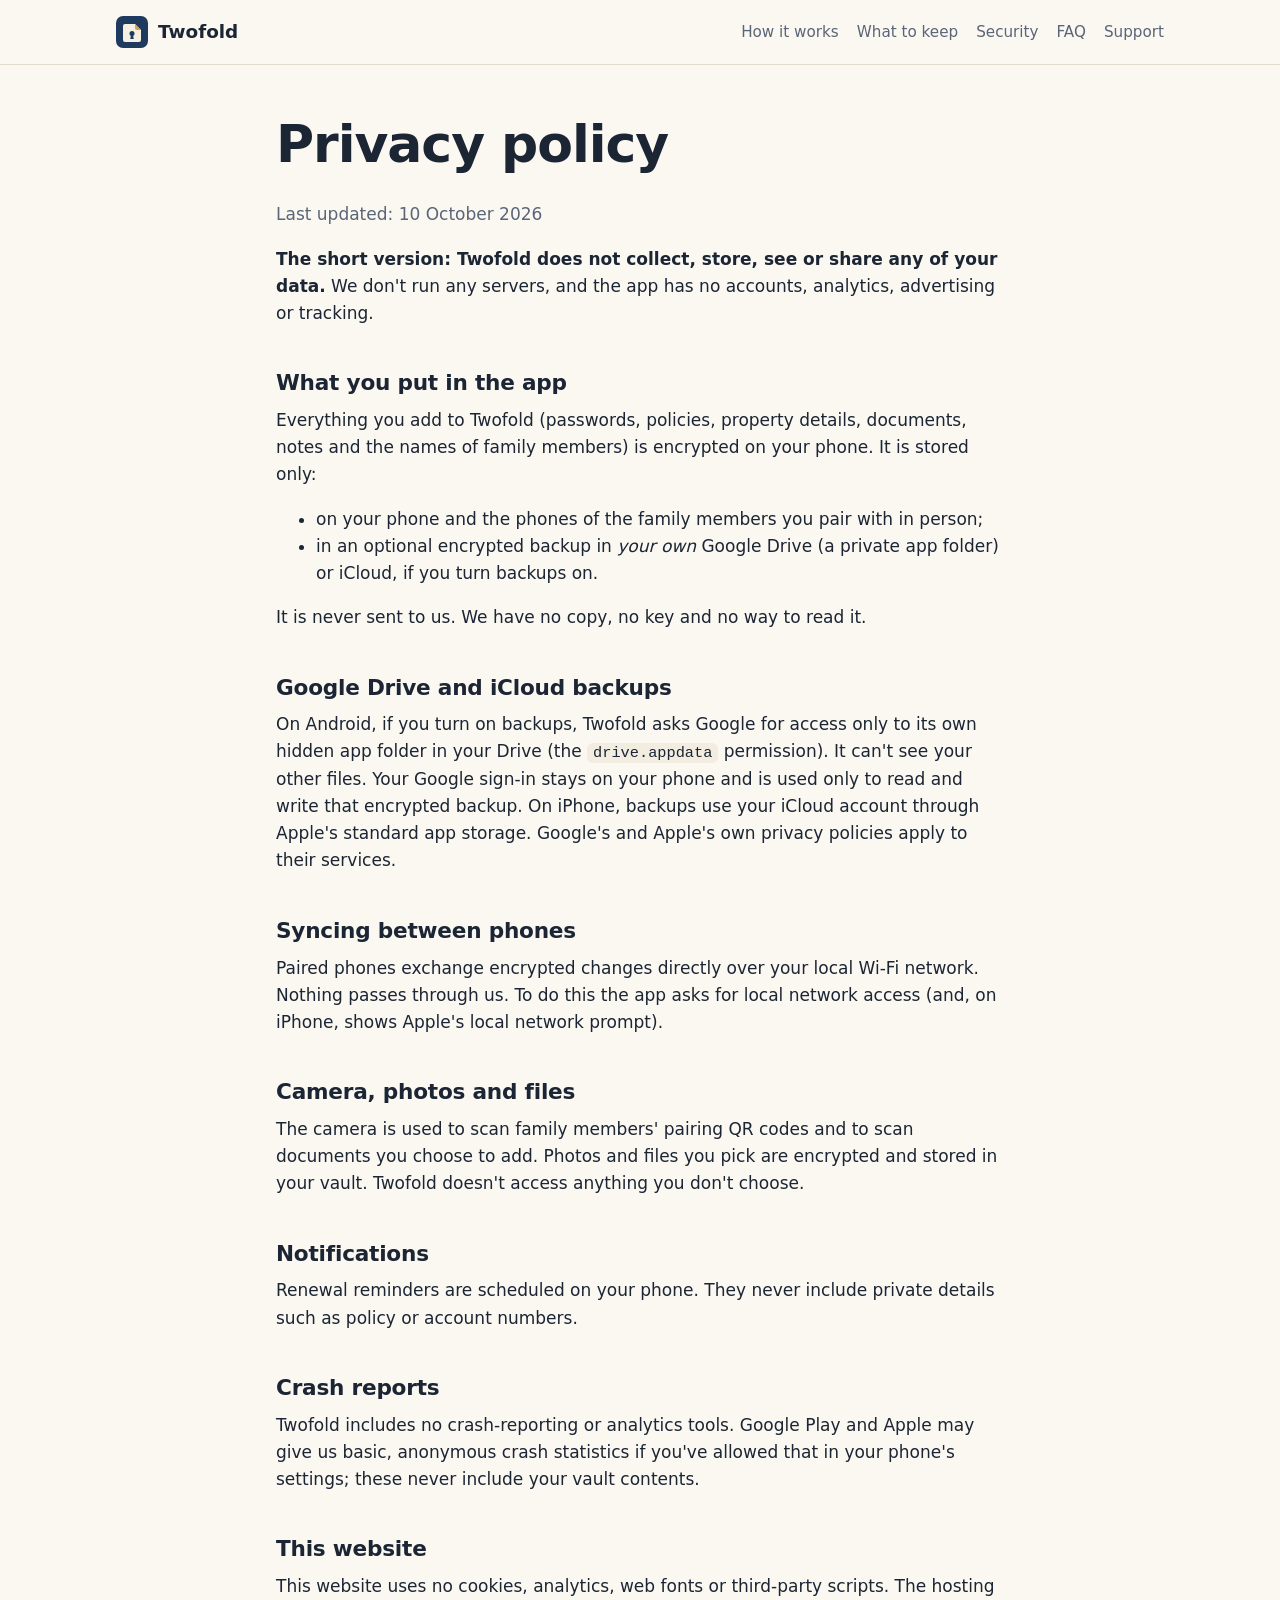
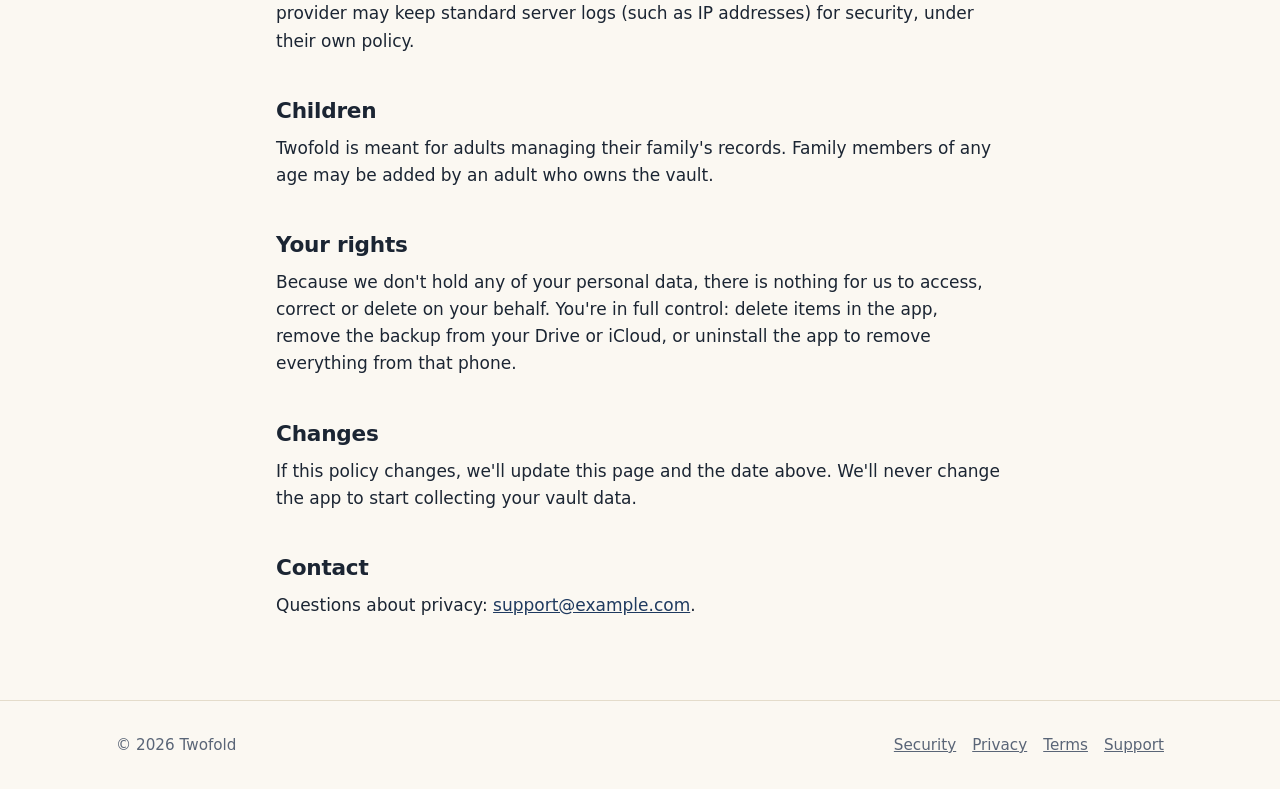
==== website/privacy.html @ b387025e "Add the website and the app with its crypto core The website (home, security, privacy, terms, suppor" ====
<!doctype html>
<html lang="en">
<head>
  <meta charset="utf-8">
  <meta name="viewport" content="width=device-width, initial-scale=1">
  <title>Twofold Privacy</title>
  <meta name="description" content="Twofold collects no data. Your vault stays encrypted on your phones and your own cloud backup.">
  <meta name="theme-color" content="#1f3a5f">
  <link rel="icon" href="assets/logo.svg" type="image/svg+xml">
  <link rel="stylesheet" href="style.css">
</head>
<body>
  <header class="site-header">
    <div class="wrap">
      <a class="brand" href="./"><img src="assets/logo.svg" alt="">Twofold</a>
      <nav class="nav" aria-label="Main">
        <a href="./#how">How it works</a>
        <a href="./#keep">What to keep</a>
        <a href="security.html">Security</a>
        <a href="./#faq">FAQ</a>
        <a href="support.html">Support</a>
      </nav>
    </div>
  </header>

  <main class="page">
    <div class="wrap">
      <h1>Privacy policy</h1>
      <p class="updated">Last updated: 10 October 2026</p>

      <p><strong>The short version: Twofold does not collect, store, see or share any of your data.</strong> We don't run any servers, and the app has no accounts, analytics, advertising or tracking.</p>

      <h2>What you put in the app</h2>
      <p>Everything you add to Twofold (passwords, policies, property details, documents, notes and the names of family members) is encrypted on your phone. It is stored only:</p>
      <ul>
        <li>on your phone and the phones of the family members you pair with in person;</li>
        <li>in an optional encrypted backup in <em>your own</em> Google Drive (a private app folder) or iCloud, if you turn backups on.</li>
      </ul>
      <p>It is never sent to us. We have no copy, no key and no way to read it.</p>

      <h2>Google Drive and iCloud backups</h2>
      <p>On Android, if you turn on backups, Twofold asks Google for access only to its own hidden app folder in your Drive (the <code>drive.appdata</code> permission). It can't see your other files. Your Google sign-in stays on your phone and is used only to read and write that encrypted backup. On iPhone, backups use your iCloud account through Apple's standard app storage. Google's and Apple's own privacy policies apply to their services.</p>

      <h2>Syncing between phones</h2>
      <p>Paired phones exchange encrypted changes directly over your local Wi-Fi network. Nothing passes through us. To do this the app asks for local network access (and, on iPhone, shows Apple's local network prompt).</p>

      <h2>Camera, photos and files</h2>
      <p>The camera is used to scan family members' pairing QR codes and to scan documents you choose to add. Photos and files you pick are encrypted and stored in your vault. Twofold doesn't access anything you don't choose.</p>

      <h2>Notifications</h2>
      <p>Renewal reminders are scheduled on your phone. They never include private details such as policy or account numbers.</p>

      <h2>Crash reports</h2>
      <p>Twofold includes no crash-reporting or analytics tools. Google Play and Apple may give us basic, anonymous crash statistics if you've allowed that in your phone's settings; these never include your vault contents.</p>

      <h2>This website</h2>
      <p>This website uses no cookies, analytics, web fonts or third-party scripts. The hosting provider may keep standard server logs (such as IP addresses) for security, under their own policy.</p>

      <h2>Children</h2>
      <p>Twofold is meant for adults managing their family's records. Family members of any age may be added by an adult who owns the vault.</p>

      <h2>Your rights</h2>
      <p>Because we don't hold any of your personal data, there is nothing for us to access, correct or delete on your behalf. You're in full control: delete items in the app, remove the backup from your Drive or iCloud, or uninstall the app to remove everything from that phone.</p>

      <h2>Changes</h2>
      <p>If this policy changes, we'll update this page and the date above. We'll never change the app to start collecting your vault data.</p>

      <h2>Contact</h2>
      <p>Questions about privacy: <a href="mailto:support@example.com">support@example.com</a>.</p>
    </div>
  </main>

  <footer class="site-footer">
    <div class="wrap">
      <span>© 2026 Twofold</span>
      <nav aria-label="Footer">
        <a href="security.html">Security</a>
        <a href="privacy.html">Privacy</a>
        <a href="terms.html">Terms</a>
        <a href="support.html">Support</a>
      </nav>
    </div>
  </footer>
</body>
</html>
---- website/style.css ----
/* Twofold website. No web fonts, no trackers, no third-party requests. */

:root {
  --bg: #fbf8f2;
  --surface: #ffffff;
  --surface-2: #f3ede1;
  --text: #1b2533;
  --muted: #5a6577;
  --brand: #1f3a5f;
  --brand-text: #ffffff;
  --accent: #b5801f;
  --border: #e4dccb;
  --ok: #2f7a4f;
  --radius: 14px;
  --max: 1080px;
  color-scheme: light;
}

@media (prefers-color-scheme: dark) {
  :root:not([data-theme="light"]) {
    --bg: #0f1620;
    --surface: #16202d;
    --surface-2: #1c2836;
    --text: #e8ecf2;
    --muted: #a3aebd;
    --brand: #8fb3e0;
    --brand-text: #0f1620;
    --accent: #e0b25a;
    --border: #2a3747;
    --ok: #6cc196;
    color-scheme: dark;
  }
}

:root[data-theme="dark"] {
  --bg: #0f1620;
  --surface: #16202d;
  --surface-2: #1c2836;
  --text: #e8ecf2;
  --muted: #a3aebd;
  --brand: #8fb3e0;
  --brand-text: #0f1620;
  --accent: #e0b25a;
  --border: #2a3747;
  --ok: #6cc196;
  color-scheme: dark;
}

*,
*::before,
*::after { box-sizing: border-box; }

html { -webkit-text-size-adjust: 100%; }

body {
  margin: 0;
  background: var(--bg);
  color: var(--text);
  font: 17px/1.6 system-ui, -apple-system, "Segoe UI", Roboto, "Helvetica Neue", Arial, sans-serif;
}

a { color: var(--brand); }
a:hover { text-decoration-thickness: 2px; }

h1, h2, h3 { line-height: 1.2; margin: 0 0 .5em; }
h1 { font-size: clamp(2rem, 6vw, 3.25rem); letter-spacing: -.02em; }
h2 { font-size: clamp(1.5rem, 4vw, 2.1rem); letter-spacing: -.01em; }
h3 { font-size: 1.15rem; }
p { margin: 0 0 1em; }

.wrap { max-width: var(--max); margin: 0 auto; padding: 0 16px; }

/* Header */
.site-header { border-bottom: 1px solid var(--border); background: var(--bg); }
.site-header .wrap { display: flex; align-items: center; justify-content: space-between; gap: 16px; min-height: 64px; }
.brand { display: flex; align-items: center; gap: 10px; font-weight: 700; font-size: 1.15rem; color: var(--text); text-decoration: none; }
.brand img { width: 32px; height: 32px; }
.nav { display: flex; gap: 18px; flex-wrap: wrap; }
.nav a { color: var(--muted); text-decoration: none; font-size: .95rem; }
.nav a:hover, .nav a[aria-current="page"] { color: var(--text); }

/* Hero */
.hero { padding: 72px 0 56px; }
.hero .wrap { display: grid; grid-template-columns: 1.1fr .9fr; gap: 48px; align-items: center; }
.eyebrow { color: var(--accent); font-weight: 600; text-transform: uppercase; letter-spacing: .08em; font-size: .8rem; margin-bottom: 12px; }
.lead { font-size: 1.2rem; color: var(--muted); max-width: 34em; }
.cta { display: flex; gap: 12px; flex-wrap: wrap; margin-top: 24px; }
.btn { display: inline-flex; align-items: center; gap: 8px; padding: 12px 20px; border-radius: 999px; font-weight: 600; text-decoration: none; border: 1px solid var(--border); color: var(--text); background: var(--surface); }
.btn.primary { background: var(--brand); color: var(--brand-text); border-color: var(--brand); }
.btn .soon { font-size: .75rem; font-weight: 500; opacity: .8; }

/* Phone mock in hero */
.mock { justify-self: center; width: min(300px, 100%); border-radius: 36px; background: var(--surface); border: 1px solid var(--border); box-shadow: 0 24px 60px rgba(15, 22, 32, .14); padding: 22px 16px; display: flex; flex-direction: column; gap: 10px; }
.mock-title { font-weight: 700; font-size: 1.05rem; margin: 6px 4px 4px; }
.mock-card { background: var(--surface-2); border-radius: 12px; padding: 10px 12px; font-size: .85rem; }
.mock-card b { display: block; font-size: .9rem; }
.mock-card span { color: var(--muted); }
.mock-due { border-left: 4px solid var(--accent); }
.mock-grid { display: grid; grid-template-columns: 1fr 1fr; gap: 8px; }
.mock-grid .mock-card { text-align: center; padding: 14px 6px; }

/* Sections */
section { padding: 64px 0; }
section.alt { background: var(--surface-2); }
.section-head { max-width: 40em; margin-bottom: 32px; }
.section-head p { color: var(--muted); }

.grid { display: grid; gap: 20px; }
.grid.three { grid-template-columns: repeat(3, 1fr); }
.grid.two { grid-template-columns: repeat(2, 1fr); }

.card { background: var(--surface); border: 1px solid var(--border); border-radius: var(--radius); padding: 22px; }
.card p { color: var(--muted); margin: 0; }
.step-num { display: inline-grid; place-items: center; width: 32px; height: 32px; border-radius: 50%; background: var(--brand); color: var(--brand-text); font-weight: 700; margin-bottom: 12px; }

.chips { display: flex; flex-wrap: wrap; gap: 10px; }
.chip { background: var(--surface); border: 1px solid var(--border); border-radius: 999px; padding: 8px 14px; font-size: .95rem; }

.promise { border: 2px solid var(--ok); }
.checklist { list-style: none; padding: 0; margin: 0; }
.checklist li { padding: 8px 0 8px 30px; position: relative; border-bottom: 1px solid var(--border); }
.checklist li:last-child { border-bottom: 0; }
.checklist li::before { content: "✓"; position: absolute; left: 4px; color: var(--ok); font-weight: 700; }
.checklist.no li::before { content: "✕"; color: var(--accent); }

/* FAQ */
details { background: var(--surface); border: 1px solid var(--border); border-radius: var(--radius); padding: 16px 20px; margin-bottom: 12px; }
summary { cursor: pointer; font-weight: 600; }
details p { margin: 12px 0 0; color: var(--muted); }

/* Diagram */
.diagram { background: var(--surface); border: 1px solid var(--border); border-radius: var(--radius); padding: 20px; overflow-x: auto; }
.diagram pre { margin: 0; font: 14px/1.5 ui-monospace, SFMono-Regular, Menlo, Consolas, monospace; color: var(--text); }

/* Legal / text pages */
.page { padding: 48px 0 64px; }
.page .wrap { max-width: 760px; }
.page h2 { font-size: 1.35rem; margin-top: 2em; }
.page .updated { color: var(--muted); }
.page code { background: var(--surface-2); padding: 1px 6px; border-radius: 6px; font-size: .9em; }

/* Footer */
.site-footer { border-top: 1px solid var(--border); padding: 32px 0; color: var(--muted); font-size: .95rem; }
.site-footer .wrap { display: flex; justify-content: space-between; gap: 16px; flex-wrap: wrap; }
.site-footer a { color: var(--muted); }
.site-footer nav { display: flex; gap: 16px; flex-wrap: wrap; }

@media (max-width: 820px) {
  .hero { padding: 40px 0; }
  .hero .wrap { grid-template-columns: 1fr; gap: 32px; }
  .grid.three, .grid.two { grid-template-columns: 1fr; }
  section { padding: 48px 0; }
  .site-header .wrap { flex-direction: column; align-items: flex-start; padding-top: 12px; padding-bottom: 12px; gap: 8px; }
}
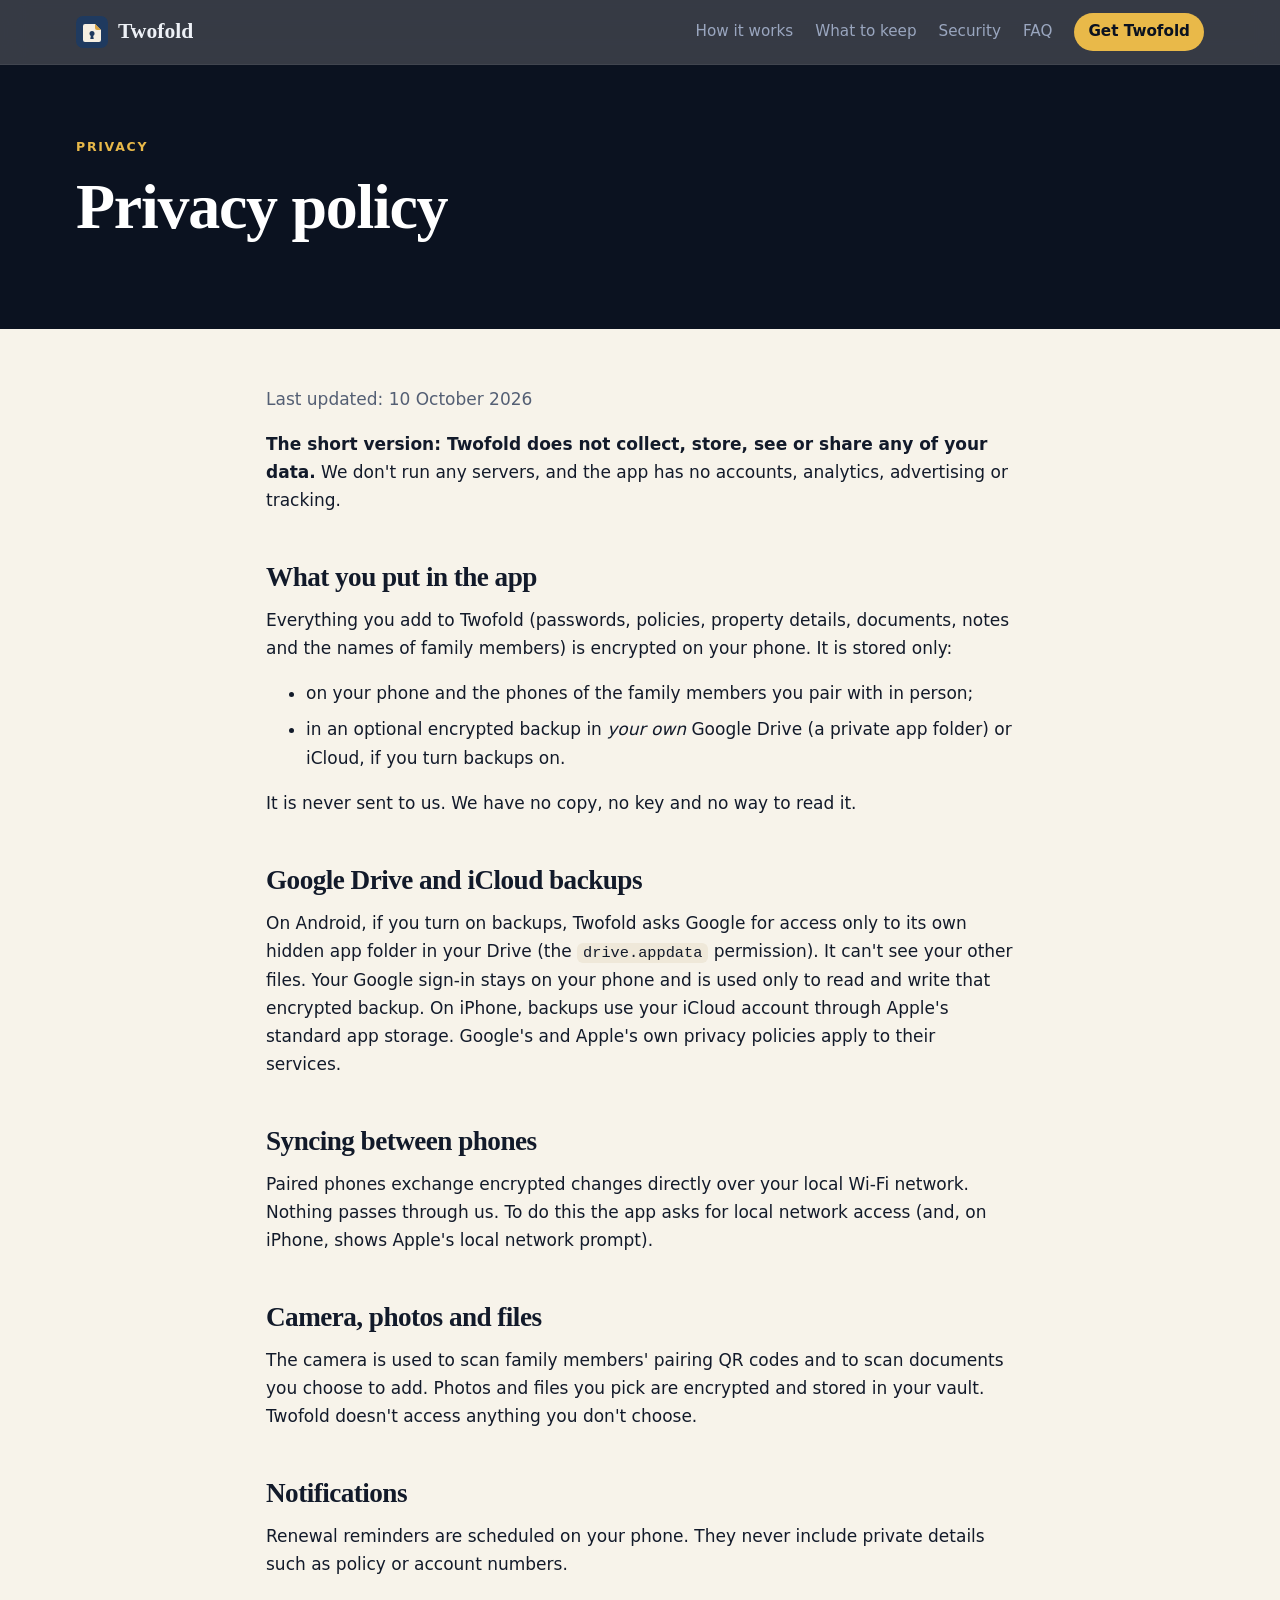
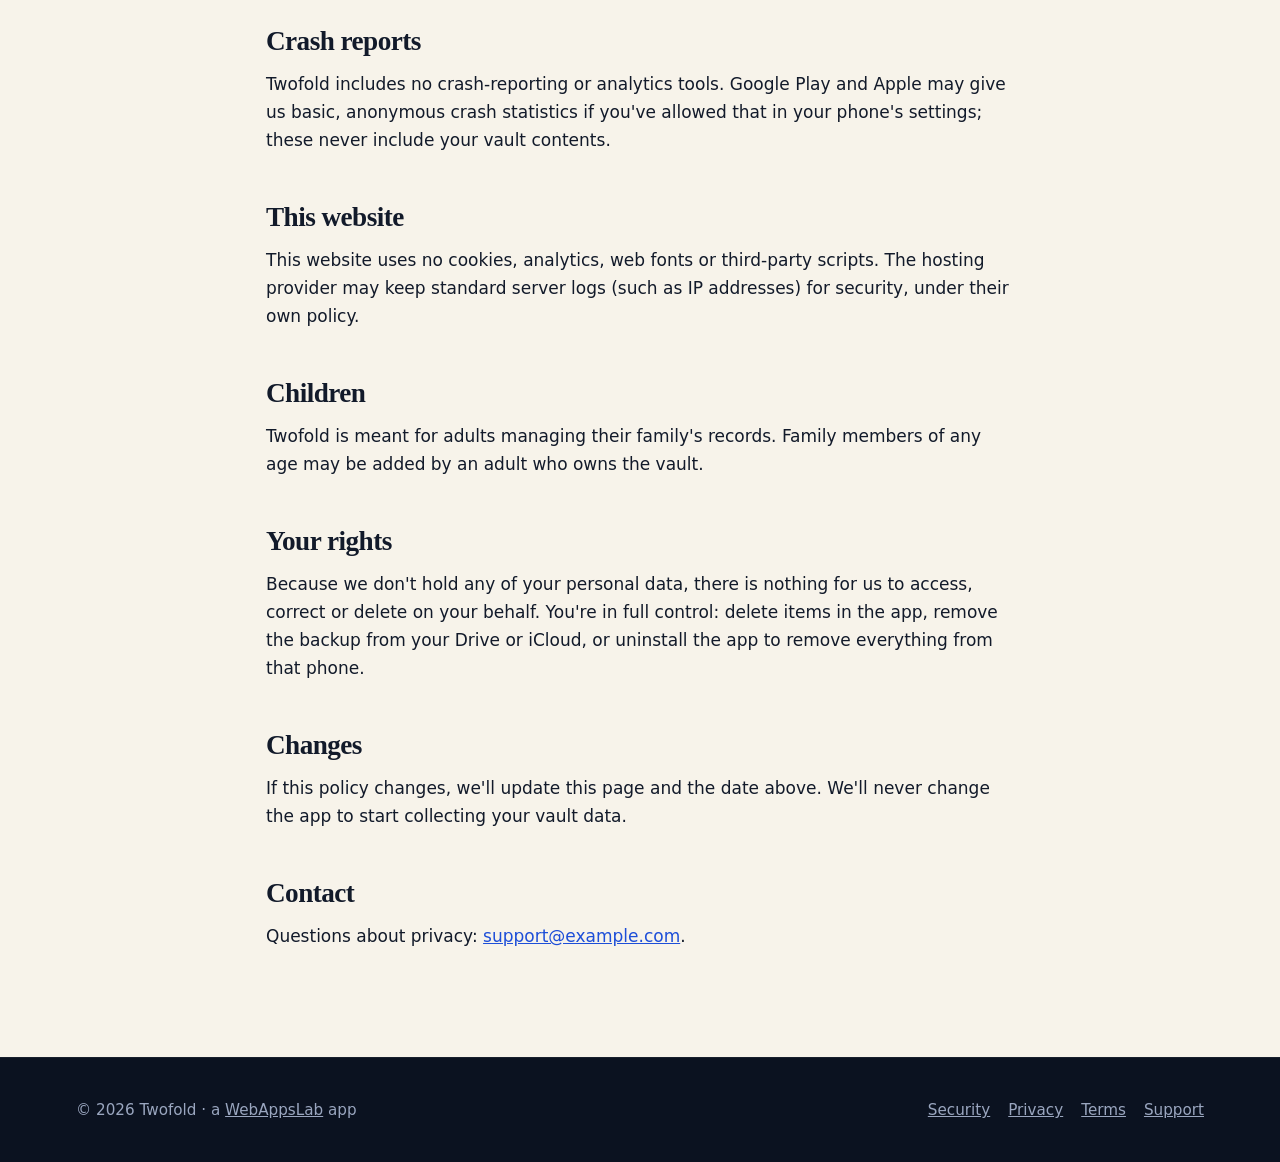
==== commit a4120428: "Redesign the website, use twofold.webappslab.com and com.webappslab.twofold The site gets a dark her" ====
--- a/website/privacy.html
+++ b/website/privacy.html
@@ -5,7 +5,8 @@
   <meta name="viewport" content="width=device-width, initial-scale=1">
   <title>Twofold Privacy</title>
   <meta name="description" content="Twofold collects no data. Your vault stays encrypted on your phones and your own cloud backup.">
-  <meta name="theme-color" content="#1f3a5f">
+  <meta name="theme-color" content="#0b1220">
+  <link rel="canonical" href="https://twofold.webappslab.com/privacy.html">
   <link rel="icon" href="assets/logo.svg" type="image/svg+xml">
   <link rel="stylesheet" href="style.css">
 </head>
@@ -18,14 +19,22 @@
         <a href="./#keep">What to keep</a>
         <a href="security.html">Security</a>
         <a href="./#faq">FAQ</a>
-        <a href="support.html">Support</a>
+        <a class="pill" href="./#get">Get Twofold</a>
       </nav>
     </div>
   </header>
 
+  <div class="dark">
+    <section class="page-hero">
+      <div class="wrap">
+        <span class="kicker">Privacy</span>
+        <h1>Privacy policy</h1>
+      </div>
+    </section>
+  </div>
+
   <main class="page">
     <div class="wrap">
-      <h1>Privacy policy</h1>
       <p class="updated">Last updated: 10 October 2026</p>
 
       <p><strong>The short version: Twofold does not collect, store, see or share any of your data.</strong> We don't run any servers, and the app has no accounts, analytics, advertising or tracking.</p>
@@ -72,7 +81,7 @@
 
   <footer class="site-footer">
     <div class="wrap">
-      <span>© 2026 Twofold</span>
+      <span>© 2026 Twofold · a <a href="https://webappslab.com">WebAppsLab</a> app</span>
       <nav aria-label="Footer">
         <a href="security.html">Security</a>
         <a href="privacy.html">Privacy</a>
--- a/website/style.css
+++ b/website/style.css
@@ -1,48 +1,58 @@
 /* Twofold website. No web fonts, no trackers, no third-party requests. */
 
 :root {
-  --bg: #fbf8f2;
+  --ink: #0b1220;
+  --ink-2: #111a2e;
+  --ink-3: #1a2540;
+  --gold: #e9b949;
+  --gold-2: #f6d27a;
+  --teal: #4fd1c5;
+  --on-ink: #eef1f7;
+  --on-ink-muted: #9aa6bf;
+
+  --bg: #f7f3ea;
   --surface: #ffffff;
-  --surface-2: #f3ede1;
-  --text: #1b2533;
-  --muted: #5a6577;
-  --brand: #1f3a5f;
-  --brand-text: #ffffff;
-  --accent: #b5801f;
-  --border: #e4dccb;
-  --ok: #2f7a4f;
-  --radius: 14px;
-  --max: 1080px;
+  --surface-2: #efe8d9;
+  --text: #121a2a;
+  --muted: #545f74;
+  --border: #e2d9c6;
+  --link: #1d4ed8;
+  --accent: #a87513;
+  --ok: #1f7a4c;
+
+  --serif: "Iowan Old Style", "Palatino Linotype", Palatino, "Book Antiqua", Georgia, serif;
+  --sans: system-ui, -apple-system, "Segoe UI", Roboto, "Helvetica Neue", Arial, sans-serif;
+  --mono: ui-monospace, SFMono-Regular, Menlo, Consolas, monospace;
+  --radius: 18px;
+  --max: 1160px;
   color-scheme: light;
 }
 
 @media (prefers-color-scheme: dark) {
   :root:not([data-theme="light"]) {
-    --bg: #0f1620;
-    --surface: #16202d;
-    --surface-2: #1c2836;
-    --text: #e8ecf2;
-    --muted: #a3aebd;
-    --brand: #8fb3e0;
-    --brand-text: #0f1620;
-    --accent: #e0b25a;
-    --border: #2a3747;
-    --ok: #6cc196;
+    --bg: #0e1526;
+    --surface: #151f35;
+    --surface-2: #1b2742;
+    --text: #e9edf5;
+    --muted: #a3afc6;
+    --border: #273352;
+    --link: #8fb4ff;
+    --accent: #f0c561;
+    --ok: #5fd39a;
     color-scheme: dark;
   }
 }
 
 :root[data-theme="dark"] {
-  --bg: #0f1620;
-  --surface: #16202d;
-  --surface-2: #1c2836;
-  --text: #e8ecf2;
-  --muted: #a3aebd;
-  --brand: #8fb3e0;
-  --brand-text: #0f1620;
-  --accent: #e0b25a;
-  --border: #2a3747;
-  --ok: #6cc196;
+  --bg: #0e1526;
+  --surface: #151f35;
+  --surface-2: #1b2742;
+  --text: #e9edf5;
+  --muted: #a3afc6;
+  --border: #273352;
+  --link: #8fb4ff;
+  --accent: #f0c561;
+  --ok: #5fd39a;
   color-scheme: dark;
 }
 
@@ -50,105 +60,225 @@
 *::before,
 *::after { box-sizing: border-box; }
 
-html { -webkit-text-size-adjust: 100%; }
+html { -webkit-text-size-adjust: 100%; scroll-behavior: smooth; }
 
 body {
   margin: 0;
   background: var(--bg);
   color: var(--text);
-  font: 17px/1.6 system-ui, -apple-system, "Segoe UI", Roboto, "Helvetica Neue", Arial, sans-serif;
-}
-
-a { color: var(--brand); }
+  font: 17px/1.65 var(--sans);
+  overflow-x: hidden;
+}
+
+a { color: var(--link); }
 a:hover { text-decoration-thickness: 2px; }
 
-h1, h2, h3 { line-height: 1.2; margin: 0 0 .5em; }
-h1 { font-size: clamp(2rem, 6vw, 3.25rem); letter-spacing: -.02em; }
-h2 { font-size: clamp(1.5rem, 4vw, 2.1rem); letter-spacing: -.01em; }
-h3 { font-size: 1.15rem; }
+h1, h2, h3 { line-height: 1.08; margin: 0 0 .5em; }
+h1, h2 { font-family: var(--serif); font-weight: 600; letter-spacing: -.02em; }
+h1 { font-size: clamp(2.6rem, 7.5vw, 5.4rem); }
+h2 { font-size: clamp(2rem, 5vw, 3.2rem); }
+h3 { font-size: 1.15rem; line-height: 1.3; }
 p { margin: 0 0 1em; }
+em.gold { font-style: italic; color: var(--gold); }
 
 .wrap { max-width: var(--max); margin: 0 auto; padding: 0 16px; }
 
-/* Header */
-.site-header { border-bottom: 1px solid var(--border); background: var(--bg); }
+/* ---------- Header ---------- */
+.site-header { position: sticky; top: 0; z-index: 10; background: rgba(11, 18, 32, .82); backdrop-filter: blur(12px); -webkit-backdrop-filter: blur(12px); border-bottom: 1px solid rgba(255, 255, 255, .06); }
 .site-header .wrap { display: flex; align-items: center; justify-content: space-between; gap: 16px; min-height: 64px; }
-.brand { display: flex; align-items: center; gap: 10px; font-weight: 700; font-size: 1.15rem; color: var(--text); text-decoration: none; }
+.brand { display: flex; align-items: center; gap: 10px; font-family: var(--serif); font-weight: 600; font-size: 1.35rem; color: var(--on-ink); text-decoration: none; }
 .brand img { width: 32px; height: 32px; }
-.nav { display: flex; gap: 18px; flex-wrap: wrap; }
-.nav a { color: var(--muted); text-decoration: none; font-size: .95rem; }
-.nav a:hover, .nav a[aria-current="page"] { color: var(--text); }
-
-/* Hero */
-.hero { padding: 72px 0 56px; }
-.hero .wrap { display: grid; grid-template-columns: 1.1fr .9fr; gap: 48px; align-items: center; }
-.eyebrow { color: var(--accent); font-weight: 600; text-transform: uppercase; letter-spacing: .08em; font-size: .8rem; margin-bottom: 12px; }
-.lead { font-size: 1.2rem; color: var(--muted); max-width: 34em; }
-.cta { display: flex; gap: 12px; flex-wrap: wrap; margin-top: 24px; }
-.btn { display: inline-flex; align-items: center; gap: 8px; padding: 12px 20px; border-radius: 999px; font-weight: 600; text-decoration: none; border: 1px solid var(--border); color: var(--text); background: var(--surface); }
-.btn.primary { background: var(--brand); color: var(--brand-text); border-color: var(--brand); }
-.btn .soon { font-size: .75rem; font-weight: 500; opacity: .8; }
-
-/* Phone mock in hero */
-.mock { justify-self: center; width: min(300px, 100%); border-radius: 36px; background: var(--surface); border: 1px solid var(--border); box-shadow: 0 24px 60px rgba(15, 22, 32, .14); padding: 22px 16px; display: flex; flex-direction: column; gap: 10px; }
-.mock-title { font-weight: 700; font-size: 1.05rem; margin: 6px 4px 4px; }
-.mock-card { background: var(--surface-2); border-radius: 12px; padding: 10px 12px; font-size: .85rem; }
-.mock-card b { display: block; font-size: .9rem; }
-.mock-card span { color: var(--muted); }
-.mock-due { border-left: 4px solid var(--accent); }
-.mock-grid { display: grid; grid-template-columns: 1fr 1fr; gap: 8px; }
-.mock-grid .mock-card { text-align: center; padding: 14px 6px; }
-
-/* Sections */
-section { padding: 64px 0; }
-section.alt { background: var(--surface-2); }
-.section-head { max-width: 40em; margin-bottom: 32px; }
-.section-head p { color: var(--muted); }
-
-.grid { display: grid; gap: 20px; }
+.nav { display: flex; gap: 22px; flex-wrap: wrap; align-items: center; }
+.nav a { color: var(--on-ink-muted); text-decoration: none; font-size: .95rem; }
+.nav a:hover, .nav a[aria-current="page"] { color: var(--on-ink); }
+.nav a.pill { color: var(--ink); background: var(--gold); padding: 6px 14px; border-radius: 999px; font-weight: 600; }
+.nav a.pill:hover { background: var(--gold-2); color: var(--ink); }
+
+/* ---------- Dark bands ---------- */
+.dark { background: var(--ink); color: var(--on-ink); position: relative; isolation: isolate; overflow: hidden; }
+.dark p { color: var(--on-ink-muted); }
+.dark a { color: var(--gold-2); }
+
+/* ---------- Hero ---------- */
+.hero { position: relative; padding: 88px 0 110px; overflow: hidden; }
+.hero::before { content: ""; position: absolute; inset: -20% -10% auto auto; width: 70vw; height: 70vw; max-width: 900px; max-height: 900px; background: radial-gradient(closest-side, rgba(233, 185, 73, .22), transparent 70%); z-index: -1; }
+.hero::after { content: ""; position: absolute; inset: auto auto -30% -15%; width: 60vw; height: 60vw; max-width: 760px; max-height: 760px; background: radial-gradient(closest-side, rgba(79, 209, 197, .14), transparent 70%); z-index: -1; }
+.hero .wrap { display: grid; grid-template-columns: 1.15fr .85fr; gap: 56px; align-items: center; }
+.eyebrow { display: inline-flex; align-items: center; gap: 8px; color: var(--gold); font-weight: 600; text-transform: uppercase; letter-spacing: .14em; font-size: .78rem; margin-bottom: 20px; }
+.eyebrow::before { content: ""; width: 28px; height: 2px; background: var(--gold); }
+.hero h1 { color: #fff; }
+.lead { font-size: clamp(1.1rem, 2.2vw, 1.3rem); max-width: 33em; }
+.cta { display: flex; gap: 12px; flex-wrap: wrap; margin-top: 32px; }
+.btn { display: inline-flex; align-items: center; gap: 10px; padding: 14px 22px; border-radius: 999px; font-weight: 600; text-decoration: none; border: 1px solid rgba(255, 255, 255, .18); color: var(--on-ink); background: rgba(255, 255, 255, .04); }
+.btn.primary { background: var(--gold); color: var(--ink); border-color: var(--gold); box-shadow: 0 10px 30px rgba(233, 185, 73, .3); }
+.btn .soon { font-size: .72rem; font-weight: 600; text-transform: uppercase; letter-spacing: .08em; opacity: .7; }
+.hero-note { margin-top: 22px; font-size: .9rem; display: flex; gap: 18px; flex-wrap: wrap; }
+.hero-note span::before { content: "✓ "; color: var(--teal); font-weight: 700; }
+
+/* Folding document */
+.fold-stage { perspective: 1400px; display: grid; place-items: center; min-height: 420px; }
+.doc { position: relative; width: min(340px, 82vw); aspect-ratio: 4 / 5; transform-style: preserve-3d; transform: rotateX(8deg) rotateY(-14deg); animation: float 7s ease-in-out infinite; }
+.doc-half { position: absolute; top: 0; bottom: 0; width: 50%; background: linear-gradient(160deg, #fbf7ee, #efe5cf); border-radius: 16px; padding: 22px 18px; box-shadow: 0 30px 80px rgba(0, 0, 0, .45); overflow: hidden; }
+.doc-left { left: 0; border-top-right-radius: 0; border-bottom-right-radius: 0; }
+.doc-right { right: 0; border-top-left-radius: 0; border-bottom-left-radius: 0; transform-origin: left center; animation: fold 7s ease-in-out infinite; backface-visibility: hidden; }
+.doc-back { position: absolute; top: 0; bottom: 0; right: 0; width: 50%; transform-origin: left center; animation: fold 7s ease-in-out infinite; border-radius: 0 16px 16px 0; background: linear-gradient(160deg, #1f3a5f, #0f2240); transform: rotateY(180deg); backface-visibility: hidden; display: grid; place-items: center; }
+.doc-back svg { width: 54%; transform: scaleX(-1); }
+.doc .line { height: 8px; border-radius: 4px; background: rgba(18, 26, 42, .14); margin-bottom: 10px; }
+.doc .line.short { width: 60%; }
+.doc .line.title { height: 12px; width: 75%; background: rgba(18, 26, 42, .55); margin-bottom: 16px; }
+.doc .stamp { margin-top: 18px; width: 52px; height: 52px; border-radius: 50%; border: 3px solid rgba(168, 117, 19, .55); }
+.doc .tag { display: inline-block; font: 600 .62rem/1 var(--sans); letter-spacing: .1em; text-transform: uppercase; color: #a87513; margin-bottom: 14px; }
+@keyframes fold {
+  0%, 18% { transform: rotateY(0deg); }
+  42%, 70% { transform: rotateY(-178deg); }
+  92%, 100% { transform: rotateY(0deg); }
+}
+.doc-back { animation-name: foldBack; }
+@keyframes foldBack {
+  0%, 18% { transform: rotateY(180deg); }
+  42%, 70% { transform: rotateY(2deg); }
+  92%, 100% { transform: rotateY(180deg); }
+}
+@keyframes float {
+  0%, 100% { transform: rotateX(8deg) rotateY(-14deg) translateY(0); }
+  50% { transform: rotateX(6deg) rotateY(-10deg) translateY(-10px); }
+}
+
+/* ---------- Zero band ---------- */
+.zero { padding: 0 0 80px; }
+.zero-grid { display: grid; grid-template-columns: repeat(4, 1fr); border-top: 1px solid rgba(255, 255, 255, .1); }
+.zero-item { padding: 32px 20px 0 0; }
+.zero-item b { display: block; font-family: var(--serif); font-size: clamp(3rem, 7vw, 4.8rem); line-height: 1; color: var(--gold); font-weight: 600; }
+.zero-item span { color: var(--on-ink); font-weight: 600; }
+.zero-item p { font-size: .92rem; margin-top: 6px; }
+
+/* ---------- Sections ---------- */
+section { padding: 100px 0; }
+.section-head { max-width: 44em; margin-bottom: 48px; }
+.section-head p { color: var(--muted); font-size: 1.12rem; }
+.dark .section-head p { color: var(--on-ink-muted); }
+.kicker { font-size: .78rem; font-weight: 700; letter-spacing: .14em; text-transform: uppercase; color: var(--accent); margin-bottom: 14px; display: block; }
+.dark .kicker { color: var(--gold); }
+
+.grid { display: grid; gap: 22px; }
 .grid.three { grid-template-columns: repeat(3, 1fr); }
 .grid.two { grid-template-columns: repeat(2, 1fr); }
 
-.card { background: var(--surface); border: 1px solid var(--border); border-radius: var(--radius); padding: 22px; }
+.card { background: var(--surface); border: 1px solid var(--border); border-radius: var(--radius); padding: 28px; }
 .card p { color: var(--muted); margin: 0; }
-.step-num { display: inline-grid; place-items: center; width: 32px; height: 32px; border-radius: 50%; background: var(--brand); color: var(--brand-text); font-weight: 700; margin-bottom: 12px; }
-
-.chips { display: flex; flex-wrap: wrap; gap: 10px; }
-.chip { background: var(--surface); border: 1px solid var(--border); border-radius: 999px; padding: 8px 14px; font-size: .95rem; }
-
-.promise { border: 2px solid var(--ok); }
+
+/* Steps */
+.steps { counter-reset: step; }
+.step { position: relative; padding-top: 70px; }
+.step::before { counter-increment: step; content: "0" counter(step); position: absolute; top: 18px; left: 28px; font-family: var(--serif); font-size: 2.6rem; color: var(--accent); line-height: 1; }
+
+/* Encryption demo */
+.demo { padding: 100px 0; }
+.demo-box { display: grid; grid-template-columns: 1fr auto 1fr; gap: 22px; align-items: stretch; }
+.demo-pane { background: var(--ink-2); border: 1px solid rgba(255, 255, 255, .08); border-radius: var(--radius); padding: 22px; display: flex; flex-direction: column; min-width: 0; }
+.demo-pane label, .demo-pane .label { font-size: .75rem; letter-spacing: .12em; text-transform: uppercase; color: var(--on-ink-muted); font-weight: 700; margin-bottom: 12px; }
+.demo-pane textarea { flex: 1; min-height: 160px; resize: vertical; background: transparent; color: #fff; border: 0; font: 1.05rem/1.6 var(--sans); outline: none; }
+.demo-pane textarea:focus-visible { outline: 2px solid var(--gold); outline-offset: 6px; border-radius: 4px; }
+.cipher { flex: 1; min-height: 160px; font: .92rem/1.6 var(--mono); color: var(--teal); word-break: break-all; }
+.demo-arrow { display: grid; place-items: center; }
+.demo-arrow span { width: 64px; height: 64px; border-radius: 50%; display: grid; place-items: center; background: var(--gold); color: var(--ink); font-size: 1.6rem; box-shadow: 0 0 0 10px rgba(233, 185, 73, .12); }
+.demo-foot { margin-top: 18px; font-size: .9rem; }
+
+/* What to keep */
+.keep-grid { display: grid; grid-template-columns: repeat(4, 1fr); gap: 16px; }
+.keep { background: var(--surface); border: 1px solid var(--border); border-radius: var(--radius); padding: 22px; transition: transform .2s ease, border-color .2s ease; }
+.keep:hover { transform: translateY(-4px); border-color: var(--accent); }
+.keep .ico { font-size: 1.7rem; display: block; margin-bottom: 12px; }
+.keep b { display: block; margin-bottom: 4px; }
+.keep span { color: var(--muted); font-size: .92rem; }
+
+/* Phone */
+.phone-row { display: grid; grid-template-columns: .9fr 1.1fr; gap: 64px; align-items: center; }
+.mock { justify-self: center; width: min(310px, 100%); border-radius: 44px; background: var(--ink); padding: 14px; box-shadow: 0 40px 90px rgba(11, 18, 32, .35); }
+.mock-screen { background: #f8f4ec; border-radius: 32px; padding: 26px 16px 22px; display: flex; flex-direction: column; gap: 10px; color: #121a2a; }
+.mock-title { font-family: var(--serif); font-weight: 600; font-size: 1.4rem; margin: 6px 4px 4px; }
+.mock-card { background: #fff; border-radius: 14px; padding: 11px 13px; font-size: .84rem; box-shadow: 0 1px 0 rgba(0, 0, 0, .05); }
+.mock-card b { display: block; font-size: .9rem; }
+.mock-card span { color: #5b6476; }
+.mock-due { background: #1f3a5f; color: #fff; }
+.mock-due span { color: #c9d6ea; }
+.mock-grid { display: grid; grid-template-columns: 1fr 1fr; gap: 8px; }
+.mock-grid .mock-card { padding: 14px 10px; }
+.feature-list { list-style: none; padding: 0; margin: 0; display: grid; gap: 22px; }
+.feature-list li { display: grid; grid-template-columns: 44px 1fr; gap: 14px; }
+.feature-list .ico { width: 44px; height: 44px; border-radius: 12px; background: var(--surface-2); display: grid; place-items: center; font-size: 1.3rem; }
+.feature-list p { color: var(--muted); margin: 0; }
+
+/* Promise */
+.promise-grid { display: grid; grid-template-columns: 1fr 1fr; gap: 22px; }
+.promise-card { border-radius: var(--radius); padding: 32px; background: var(--ink-2); border: 1px solid rgba(255, 255, 255, .08); }
+.promise-card.yes { border-color: rgba(79, 209, 197, .35); }
+.promise-card.no { border-color: rgba(233, 185, 73, .35); }
+.promise-card h3 { font-family: var(--serif); font-size: 1.7rem; color: #fff; font-weight: 600; }
 .checklist { list-style: none; padding: 0; margin: 0; }
-.checklist li { padding: 8px 0 8px 30px; position: relative; border-bottom: 1px solid var(--border); }
+.checklist li { padding: 12px 0 12px 34px; position: relative; border-bottom: 1px solid rgba(255, 255, 255, .08); color: var(--on-ink); }
 .checklist li:last-child { border-bottom: 0; }
-.checklist li::before { content: "✓"; position: absolute; left: 4px; color: var(--ok); font-weight: 700; }
-.checklist.no li::before { content: "✕"; color: var(--accent); }
+.checklist li::before { content: "✓"; position: absolute; left: 4px; color: var(--teal); font-weight: 700; }
+.checklist.no li::before { content: "✕"; color: var(--gold); }
 
 /* FAQ */
-details { background: var(--surface); border: 1px solid var(--border); border-radius: var(--radius); padding: 16px 20px; margin-bottom: 12px; }
-summary { cursor: pointer; font-weight: 600; }
+details { background: var(--surface); border: 1px solid var(--border); border-radius: 14px; padding: 18px 22px; margin-bottom: 12px; }
+summary { cursor: pointer; font-weight: 600; list-style: none; display: flex; justify-content: space-between; gap: 12px; }
+summary::-webkit-details-marker { display: none; }
+summary::after { content: "+"; color: var(--accent); font-size: 1.3rem; line-height: 1; }
+details[open] summary::after { content: "–"; }
 details p { margin: 12px 0 0; color: var(--muted); }
 
-/* Diagram */
-.diagram { background: var(--surface); border: 1px solid var(--border); border-radius: var(--radius); padding: 20px; overflow-x: auto; }
-.diagram pre { margin: 0; font: 14px/1.5 ui-monospace, SFMono-Regular, Menlo, Consolas, monospace; color: var(--text); }
-
-/* Legal / text pages */
-.page { padding: 48px 0 64px; }
-.page .wrap { max-width: 760px; }
-.page h2 { font-size: 1.35rem; margin-top: 2em; }
+/* Closing CTA */
+.closing { text-align: center; padding: 110px 0; }
+.closing h2 { color: #fff; max-width: 16em; margin-left: auto; margin-right: auto; }
+.closing .cta { justify-content: center; }
+
+/* Diagram (security page) */
+.diagram { background: var(--ink); color: var(--on-ink); border-radius: var(--radius); padding: 24px; overflow-x: auto; }
+.diagram pre { margin: 0; font: 14px/1.6 var(--mono); }
+
+/* Text pages */
+.page-hero { padding: 72px 0 56px; }
+.page-hero h1 { color: #fff; font-size: clamp(2.4rem, 6vw, 4rem); }
+.page-hero p { max-width: 40em; font-size: 1.15rem; }
+.page { padding: 56px 0 90px; }
+.page .wrap { max-width: 780px; }
+.page h2 { font-size: 1.7rem; margin-top: 1.8em; }
 .page .updated { color: var(--muted); }
 .page code { background: var(--surface-2); padding: 1px 6px; border-radius: 6px; font-size: .9em; }
+.page li { margin-bottom: .5em; }
 
 /* Footer */
-.site-footer { border-top: 1px solid var(--border); padding: 32px 0; color: var(--muted); font-size: .95rem; }
-.site-footer .wrap { display: flex; justify-content: space-between; gap: 16px; flex-wrap: wrap; }
-.site-footer a { color: var(--muted); }
-.site-footer nav { display: flex; gap: 16px; flex-wrap: wrap; }
-
-@media (max-width: 820px) {
-  .hero { padding: 40px 0; }
-  .hero .wrap { grid-template-columns: 1fr; gap: 32px; }
+.site-footer { background: var(--ink); color: var(--on-ink-muted); padding: 40px 0; font-size: .95rem; border-top: 1px solid rgba(255, 255, 255, .06); }
+.site-footer .wrap { display: flex; justify-content: space-between; gap: 16px; flex-wrap: wrap; align-items: center; }
+.site-footer a { color: var(--on-ink-muted); }
+.site-footer nav { display: flex; gap: 18px; flex-wrap: wrap; }
+
+/* Reveal on scroll (only when JS has run) */
+.js .reveal { opacity: 0; transform: translateY(24px); transition: opacity .7s ease, transform .7s ease; }
+.js .reveal.in { opacity: 1; transform: none; }
+
+@media (prefers-reduced-motion: reduce) {
+  html { scroll-behavior: auto; }
+  .doc, .doc-right, .doc-back { animation: none; }
+  .js .reveal { opacity: 1; transform: none; transition: none; }
+}
+
+@media (max-width: 900px) {
+  .hero { padding: 48px 0 72px; }
+  .hero .wrap, .phone-row, .promise-grid { grid-template-columns: 1fr; gap: 40px; }
   .grid.three, .grid.two { grid-template-columns: 1fr; }
-  section { padding: 48px 0; }
-  .site-header .wrap { flex-direction: column; align-items: flex-start; padding-top: 12px; padding-bottom: 12px; gap: 8px; }
-}
+  .keep-grid { grid-template-columns: 1fr 1fr; }
+  .zero-grid { grid-template-columns: 1fr 1fr; }
+  .demo-box { grid-template-columns: 1fr; }
+  .demo-arrow span { transform: rotate(90deg); }
+  section, .demo { padding: 72px 0; }
+  .fold-stage { min-height: 340px; }
+  .nav { gap: 14px; }
+  .nav a:not(.pill) { display: none; }
+}
+
+@media (max-width: 480px) {
+  .keep-grid { grid-template-columns: 1fr; }
+}
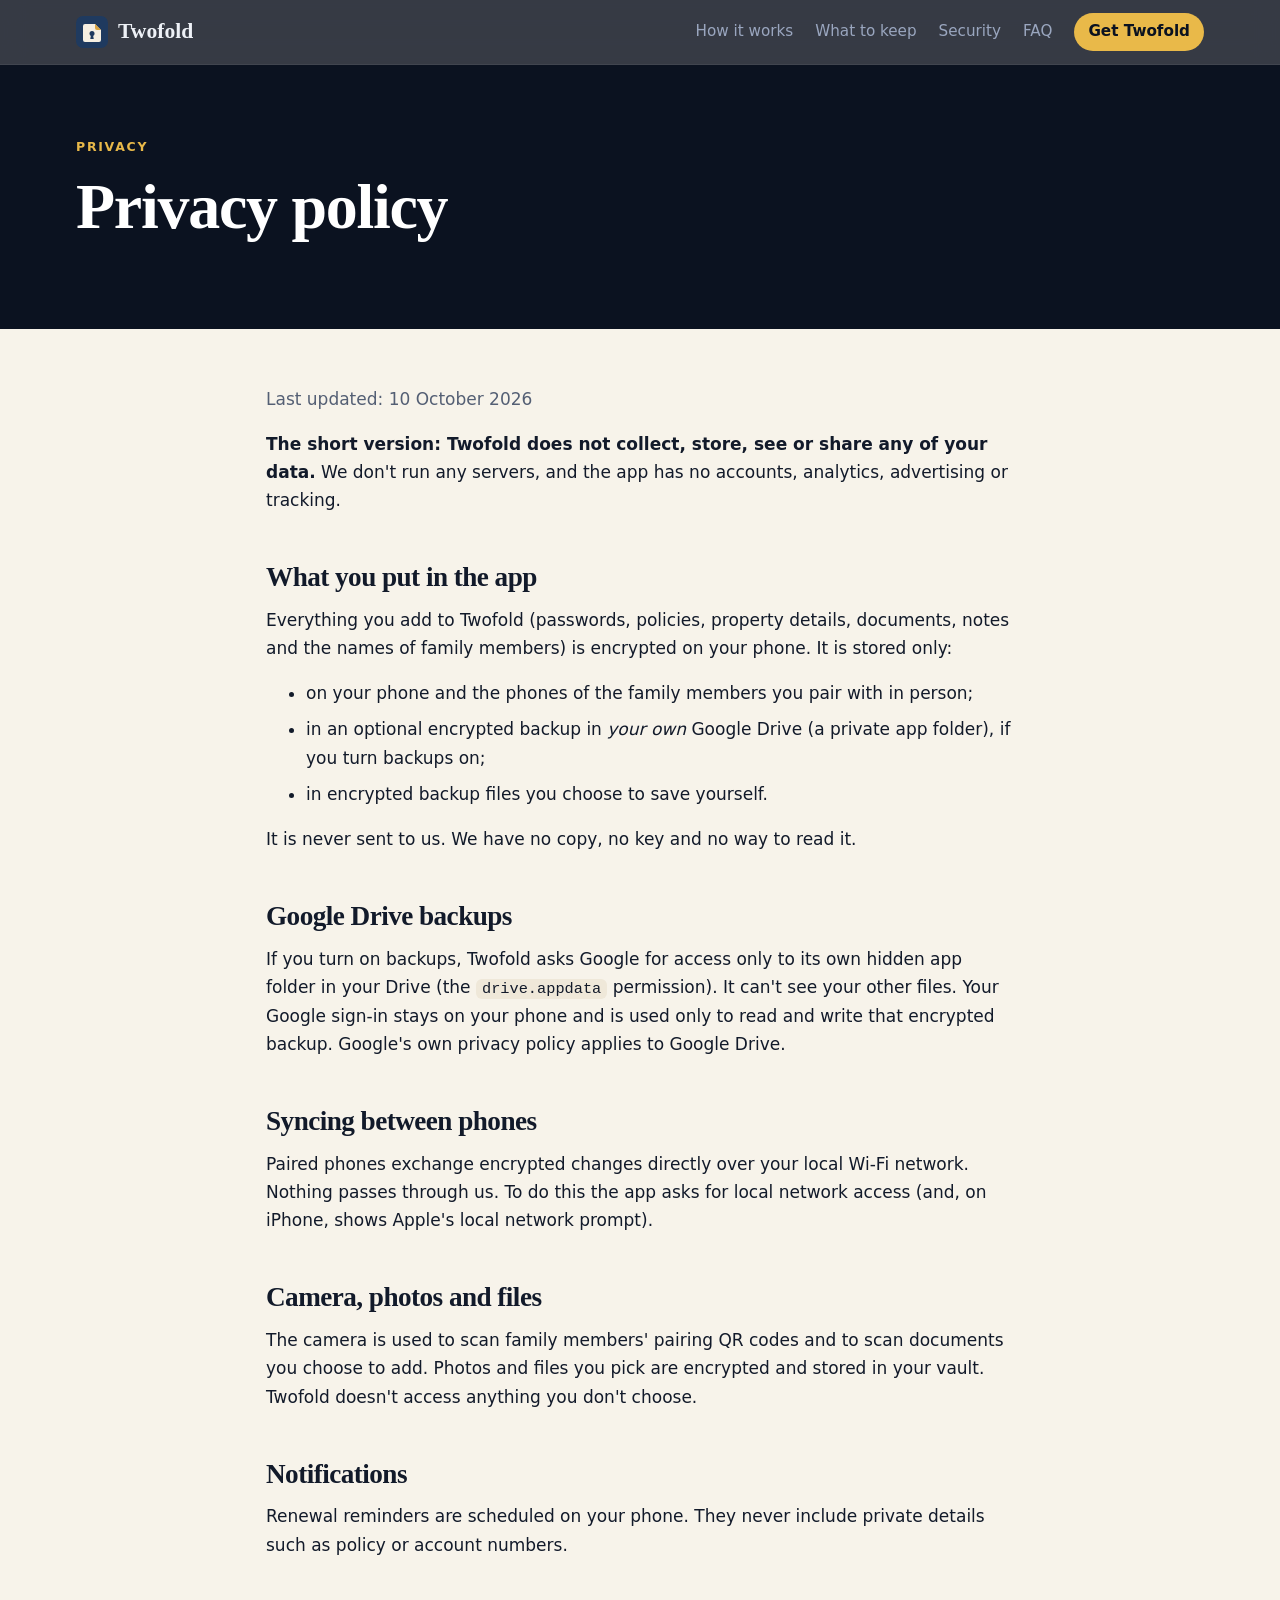
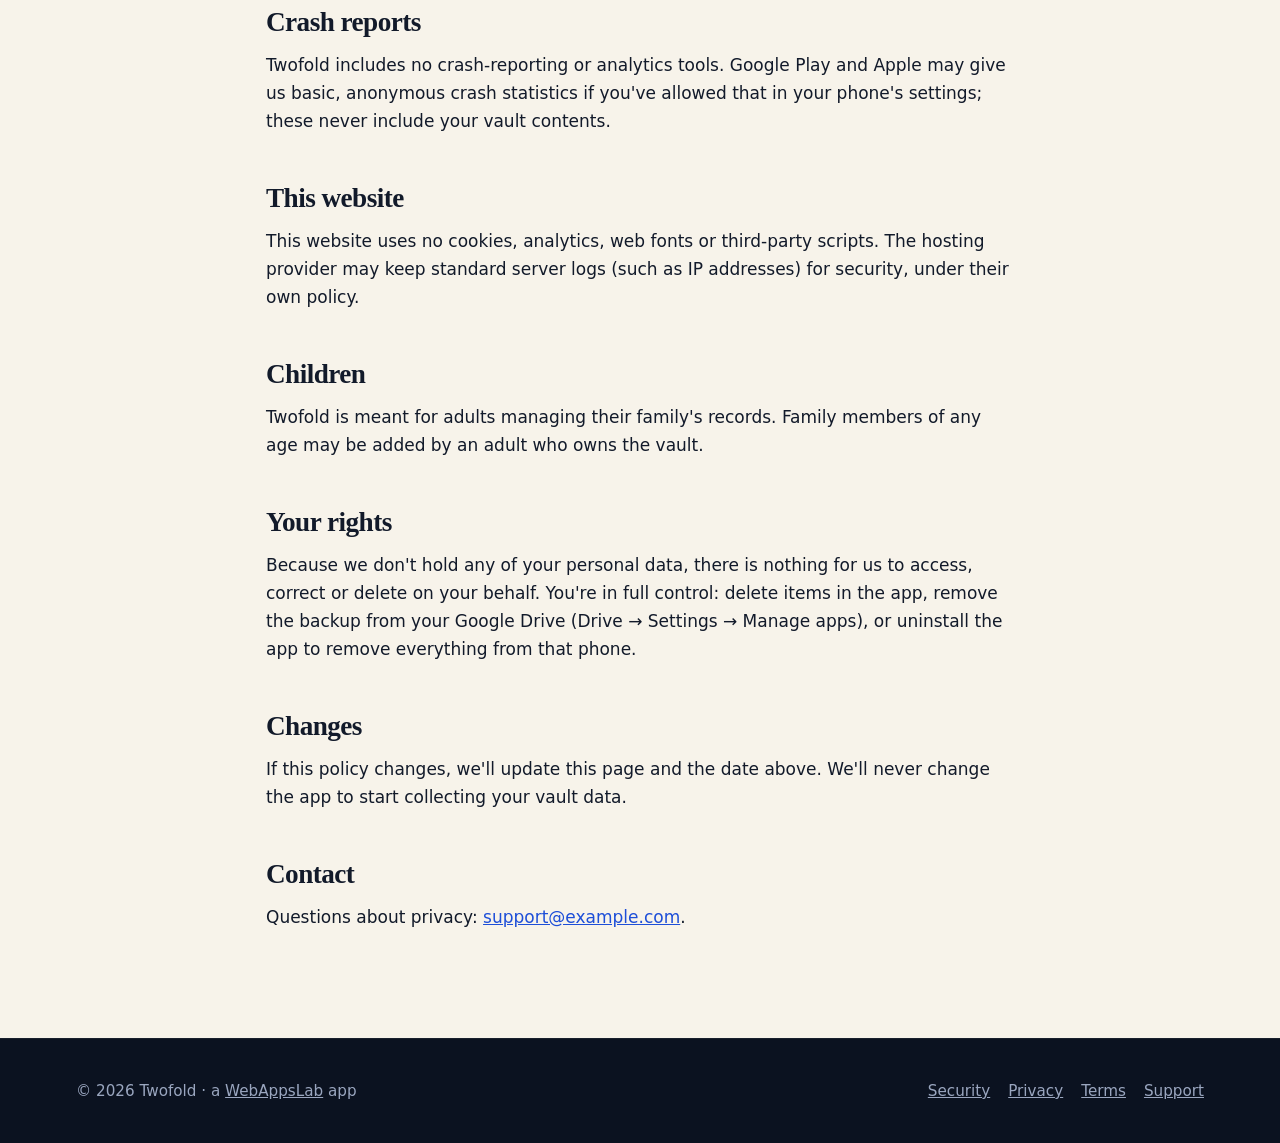
==== commit 26b4dce4: "Build the app: vault, pairing, Wi-Fi sync, backups and hardening Data: item templates, encrypted fil" ====
--- a/website/privacy.html
+++ b/website/privacy.html
@@ -43,12 +43,13 @@
       <p>Everything you add to Twofold (passwords, policies, property details, documents, notes and the names of family members) is encrypted on your phone. It is stored only:</p>
       <ul>
         <li>on your phone and the phones of the family members you pair with in person;</li>
-        <li>in an optional encrypted backup in <em>your own</em> Google Drive (a private app folder) or iCloud, if you turn backups on.</li>
+        <li>in an optional encrypted backup in <em>your own</em> Google Drive (a private app folder), if you turn backups on;</li>
+        <li>in encrypted backup files you choose to save yourself.</li>
       </ul>
       <p>It is never sent to us. We have no copy, no key and no way to read it.</p>
 
-      <h2>Google Drive and iCloud backups</h2>
-      <p>On Android, if you turn on backups, Twofold asks Google for access only to its own hidden app folder in your Drive (the <code>drive.appdata</code> permission). It can't see your other files. Your Google sign-in stays on your phone and is used only to read and write that encrypted backup. On iPhone, backups use your iCloud account through Apple's standard app storage. Google's and Apple's own privacy policies apply to their services.</p>
+      <h2>Google Drive backups</h2>
+      <p>If you turn on backups, Twofold asks Google for access only to its own hidden app folder in your Drive (the <code>drive.appdata</code> permission). It can't see your other files. Your Google sign-in stays on your phone and is used only to read and write that encrypted backup. Google's own privacy policy applies to Google Drive.</p>
 
       <h2>Syncing between phones</h2>
       <p>Paired phones exchange encrypted changes directly over your local Wi-Fi network. Nothing passes through us. To do this the app asks for local network access (and, on iPhone, shows Apple's local network prompt).</p>
@@ -69,7 +70,7 @@
       <p>Twofold is meant for adults managing their family's records. Family members of any age may be added by an adult who owns the vault.</p>
 
       <h2>Your rights</h2>
-      <p>Because we don't hold any of your personal data, there is nothing for us to access, correct or delete on your behalf. You're in full control: delete items in the app, remove the backup from your Drive or iCloud, or uninstall the app to remove everything from that phone.</p>
+      <p>Because we don't hold any of your personal data, there is nothing for us to access, correct or delete on your behalf. You're in full control: delete items in the app, remove the backup from your Google Drive (Drive → Settings → Manage apps), or uninstall the app to remove everything from that phone.</p>
 
       <h2>Changes</h2>
       <p>If this policy changes, we'll update this page and the date above. We'll never change the app to start collecting your vault data.</p>
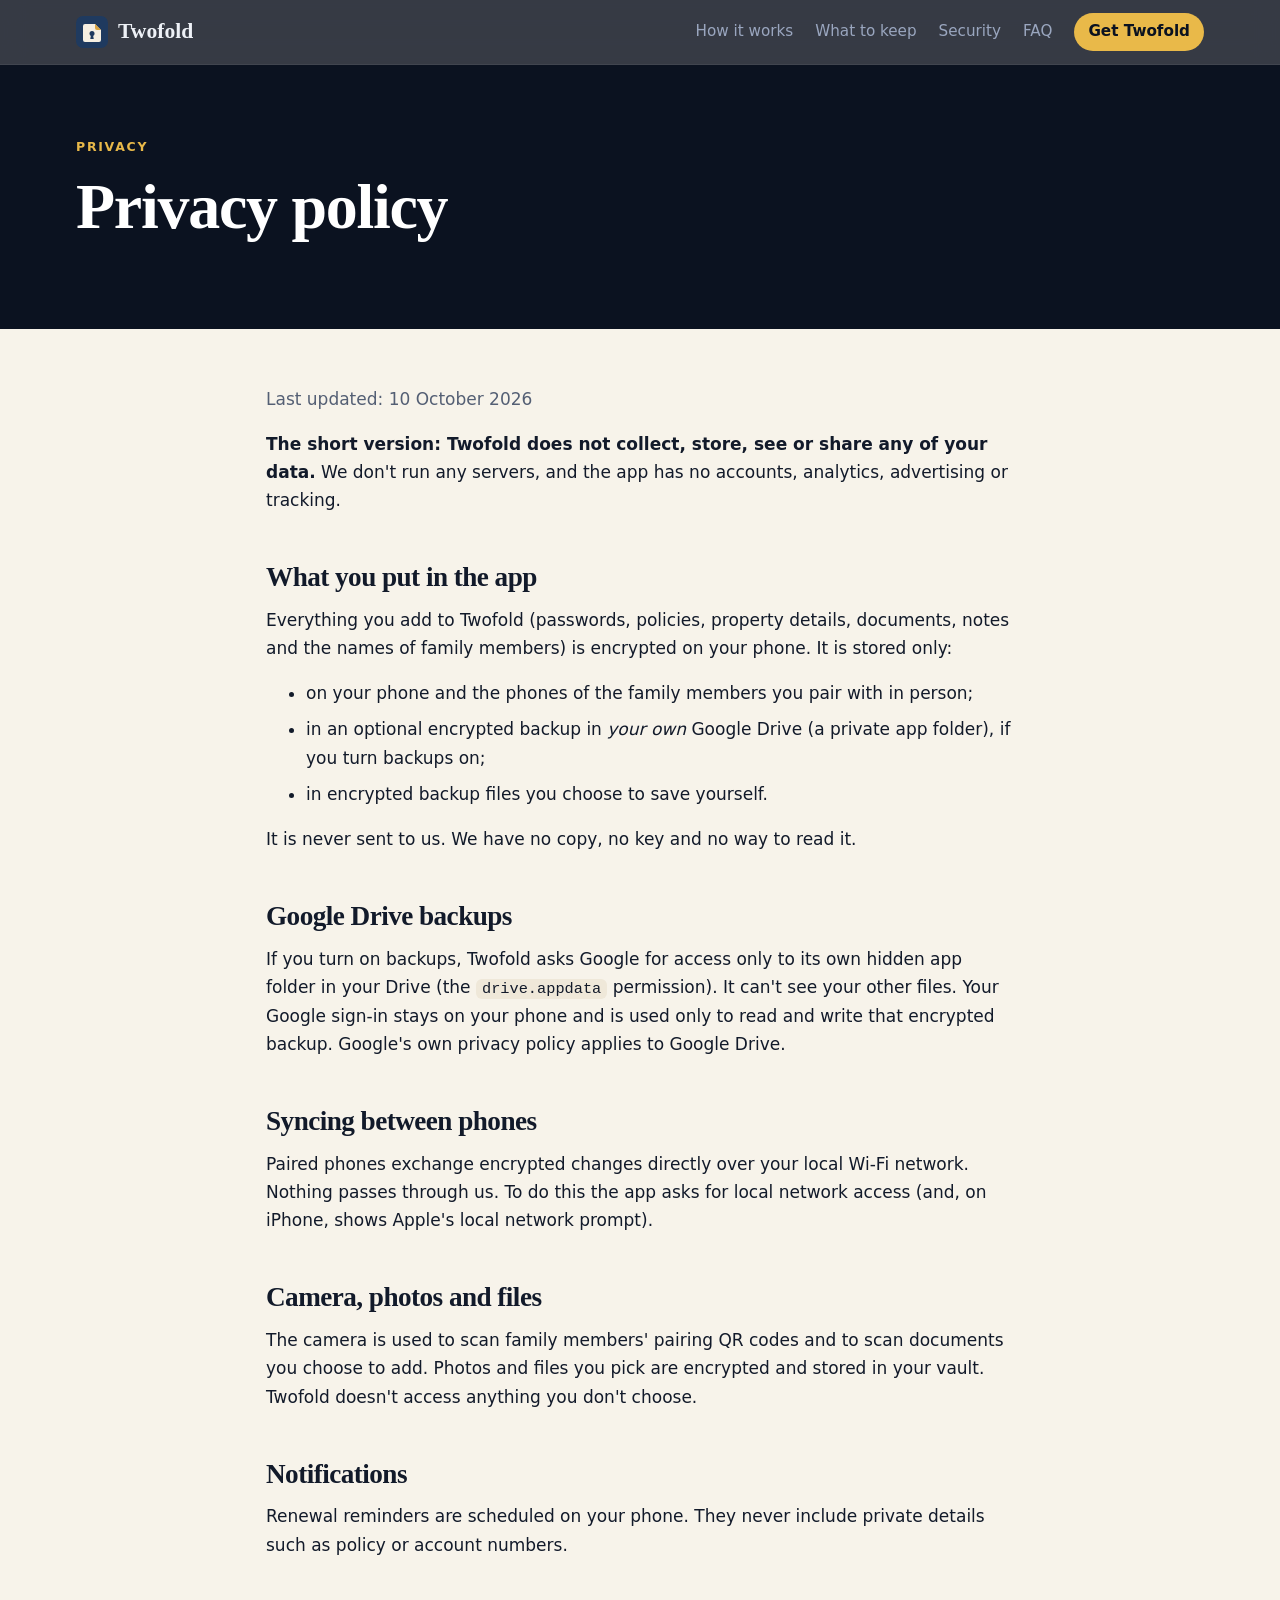
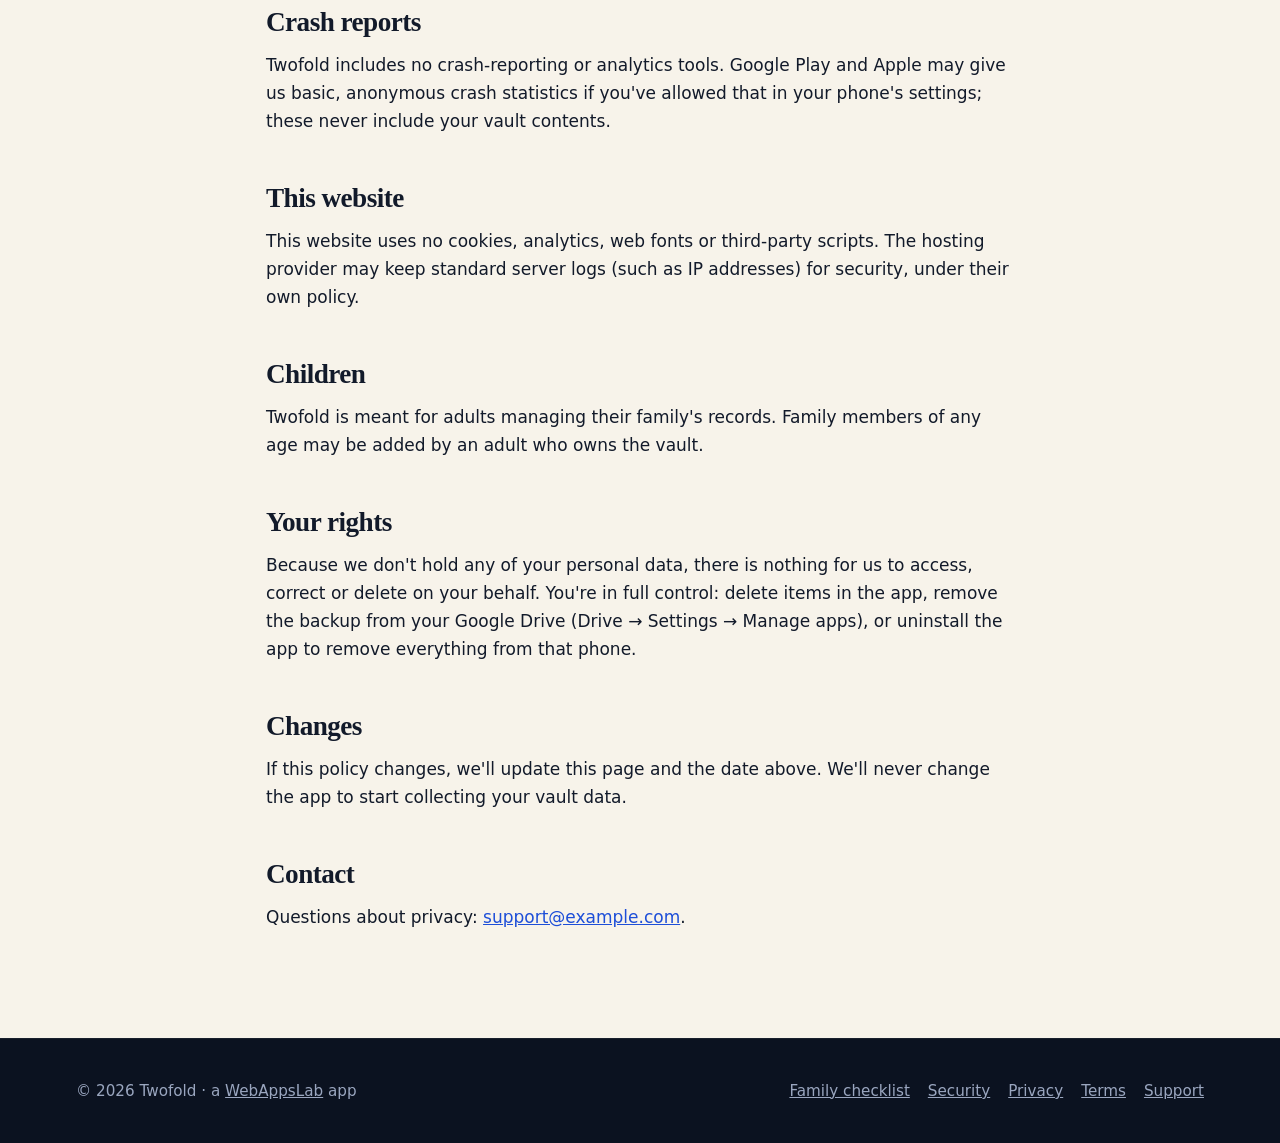
==== commit f38e03e3: "Make the website ready for search engines Every page now has a keyword-focused title and description" ====
--- a/website/privacy.html
+++ b/website/privacy.html
@@ -3,17 +3,69 @@
 <head>
   <meta charset="utf-8">
   <meta name="viewport" content="width=device-width, initial-scale=1">
-  <title>Twofold Privacy</title>
-  <meta name="description" content="Twofold collects no data. Your vault stays encrypted on your phones and your own cloud backup.">
+  <title>Privacy Policy | Twofold Collects No Data</title>
+  <meta name="description" content="Twofold collects no personal data. Your vault is encrypted on your phones and in your own backup; there are no Twofold servers, accounts, analytics or ads.">
+  <meta name="robots" content="index, follow, max-image-preview:large, max-snippet:-1">
+  <meta name="author" content="WebAppsLab">
+  <meta name="application-name" content="Twofold">
+  <meta name="apple-mobile-web-app-title" content="Twofold">
   <meta name="theme-color" content="#0b1220">
+  <meta name="format-detection" content="telephone=no">
   <link rel="canonical" href="https://twofold.webappslab.com/privacy.html">
+
+  <meta property="og:type" content="website">
+  <meta property="og:site_name" content="Twofold">
+  <meta property="og:title" content="Privacy Policy | Twofold Collects No Data">
+  <meta property="og:description" content="Twofold collects no personal data. Your vault is encrypted on your phones and in your own backup; there are no Twofold servers, accounts, analytics or ads.">
+  <meta property="og:url" content="https://twofold.webappslab.com/privacy.html">
+  <meta property="og:locale" content="en_US">
+  <meta property="og:image" content="https://twofold.webappslab.com/assets/og-image.jpg">
+  <meta property="og:image:type" content="image/jpeg">
+  <meta property="og:image:width" content="1200">
+  <meta property="og:image:height" content="630">
+  <meta property="og:image:alt" content="Twofold, the encrypted family vault: no servers, no accounts, Android and iPhone">
+  <meta name="twitter:card" content="summary_large_image">
+  <meta name="twitter:title" content="Privacy Policy | Twofold Collects No Data">
+  <meta name="twitter:description" content="Twofold collects no personal data. Your vault is encrypted on your phones and in your own backup; there are no Twofold servers, accounts, analytics or ads.">
+  <meta name="twitter:image" content="https://twofold.webappslab.com/assets/og-image.jpg">
+  <meta name="twitter:image:alt" content="Twofold, the encrypted family vault">
+
+  <link rel="icon" href="favicon.ico" sizes="48x48">
   <link rel="icon" href="assets/logo.svg" type="image/svg+xml">
+  <link rel="apple-touch-icon" href="assets/apple-touch-icon.png">
+  <link rel="manifest" href="site.webmanifest">
+  <link rel="sitemap" type="application/xml" href="sitemap.xml">
   <link rel="stylesheet" href="style.css">
+
+  <script type="application/ld+json">
+  {
+    "@context": "https://schema.org",
+    "@graph": [
+      {
+        "@type": "BreadcrumbList",
+        "itemListElement": [
+          {
+            "@type": "ListItem",
+            "position": 1,
+            "name": "Twofold",
+            "item": "https://twofold.webappslab.com/"
+          },
+          {
+            "@type": "ListItem",
+            "position": 2,
+            "name": "Privacy policy",
+            "item": "https://twofold.webappslab.com/privacy.html"
+          }
+        ]
+      }
+    ]
+  }
+  </script>
 </head>
 <body>
   <header class="site-header">
     <div class="wrap">
-      <a class="brand" href="./"><img src="assets/logo.svg" alt="">Twofold</a>
+      <a class="brand" href="./"><img src="assets/logo.svg" alt="" width="32" height="32">Twofold</a>
       <nav class="nav" aria-label="Main">
         <a href="./#how">How it works</a>
         <a href="./#keep">What to keep</a>
@@ -84,6 +136,7 @@
     <div class="wrap">
       <span>© 2026 Twofold · a <a href="https://webappslab.com">WebAppsLab</a> app</span>
       <nav aria-label="Footer">
+        <a href="checklist.html">Family checklist</a>
         <a href="security.html">Security</a>
         <a href="privacy.html">Privacy</a>
         <a href="terms.html">Terms</a>
--- a/website/style.css
+++ b/website/style.css
@@ -248,6 +248,25 @@
 .page .updated { color: var(--muted); }
 .page code { background: var(--surface-2); padding: 1px 6px; border-radius: 6px; font-size: .9em; }
 .page li { margin-bottom: .5em; }
+.page h2[id] { scroll-margin-top: 90px; }
+.toc { background: var(--surface); border: 1px solid var(--border); border-radius: var(--radius); padding: 22px 26px; margin: 28px 0 8px; }
+.toc ol { margin: 10px 0 0; padding-left: 1.3em; columns: 2; column-gap: 32px; }
+.toc li { margin-bottom: .3em; break-inside: avoid; }
+.print-link button { font: inherit; color: var(--link); background: none; border: 0; padding: 0; text-decoration: underline; cursor: pointer; }
+.cta-box { margin-top: 56px; padding: 36px; border-radius: var(--radius); background: var(--ink); color: var(--on-ink); }
+.cta-box h2 { margin-top: 0; color: #fff; }
+.cta-box p { color: var(--on-ink-muted); }
+.keep-more { margin-top: 28px; font-weight: 600; }
+
+@media print {
+  .site-header, .site-footer, .toc, .cta-box, .print-link { display: none; }
+  .dark { background: none; color: #000; }
+  .page-hero { padding: 0; }
+  .page-hero h1, .page-hero p, .dark p, .dark .kicker { color: #000; }
+  .page { padding: 0; }
+  .page li { break-inside: avoid; }
+  .page li::marker { content: "☐  "; }
+}
 
 /* Footer */
 .site-footer { background: var(--ink); color: var(--on-ink-muted); padding: 40px 0; font-size: .95rem; border-top: 1px solid rgba(255, 255, 255, .06); }
@@ -277,6 +296,7 @@
   .fold-stage { min-height: 340px; }
   .nav { gap: 14px; }
   .nav a:not(.pill) { display: none; }
+  .toc ol { columns: 1; }
 }
 
 @media (max-width: 480px) {
